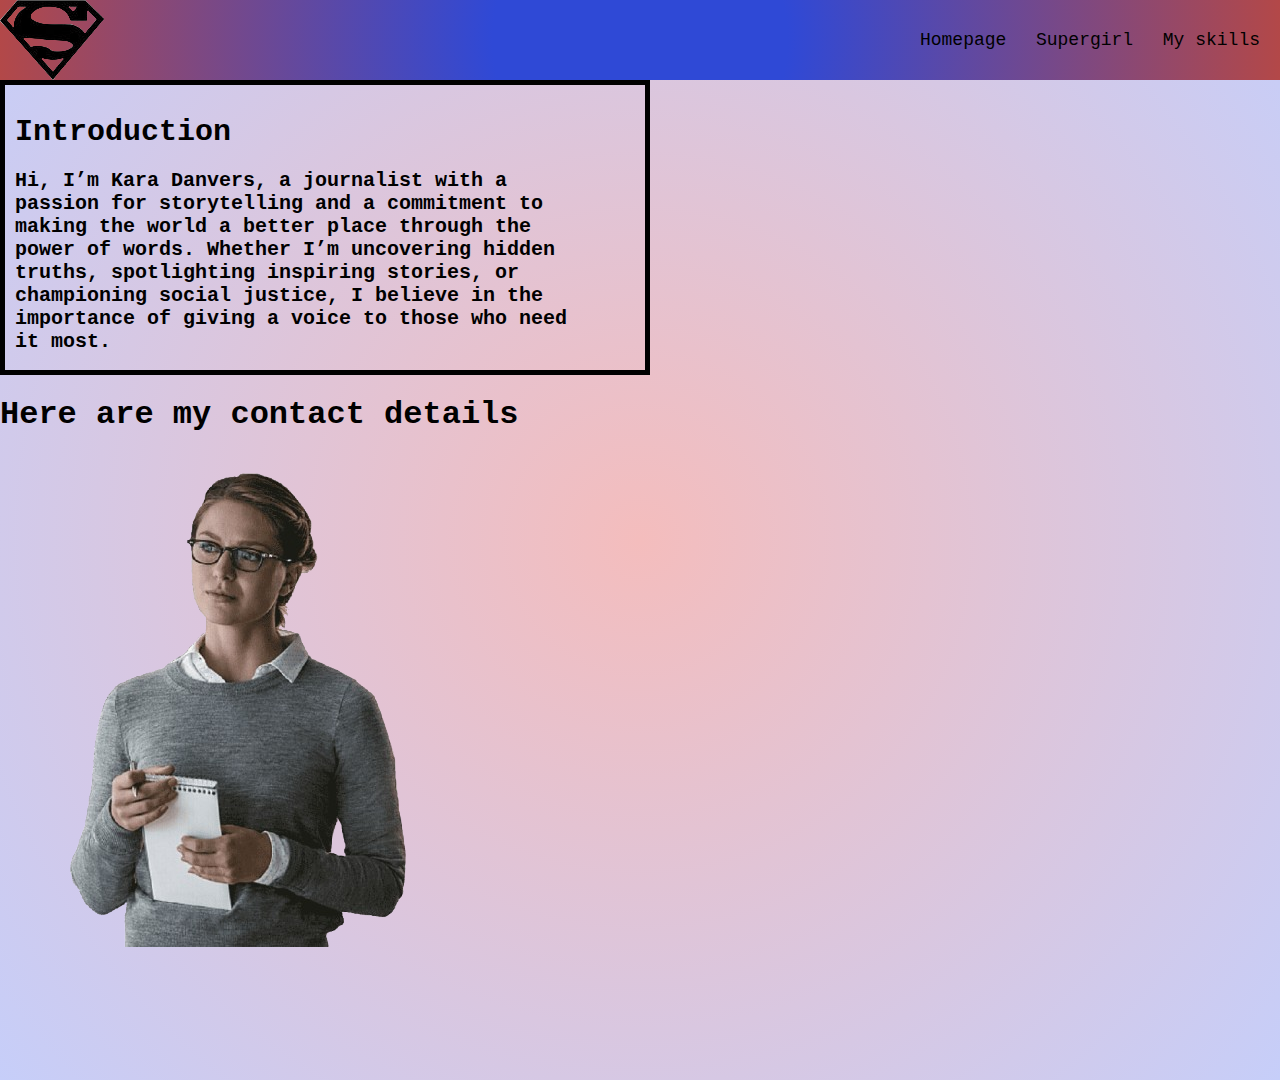
==== index.html @ 94c902cf "Course project" ====
<!DOCTYPE html>
<html lang="en">
	<head>
		<meta charset="UTF-8" />
		<meta name="viewport" content="width=device-width, initial-scale=1.0" />
		<title>Kara Danvers - Homepage</title>
		<link rel="stylesheet" href="style.css" />
	</head>
	<body>
		<div class="header">
			<img src="Images/Logo 2.png" alt="" />
			<nav>
				<ul>
					<li><a href="index.html">Homepage</a></li>
					<li><a href="supergirl.html">Supergirl</a></li>
					<li><a href="my-skills.html">My skills</a></li>
				</ul>
			</nav>
		</div>
		<div class="wrapper">
			<div class="aboutme">
				<h1>Introduction</h1>
				<h2>
					Hi, I’m Kara Danvers, a journalist with a passion for storytelling and
					a commitment to making the world a better place through the power of
					words. Whether I’m uncovering hidden truths, spotlighting inspiring
					stories, or championing social justice, I believe in the importance of
					giving a voice to those who need it most.
				</h2>
			</div>
			<div class="contact">
				<h1>Here are my contact details</h1>
			</div>
			<div class="foto">
				<img src="Images/Kara (2).png" alt="" />
			</div>
		</div>
	</body>
</html>
---- style.css ----
body {
	margin: 0;
	font-family: "Courier New", Courier, monospace;
	background: rgb(244, 189, 189);
	background: radial-gradient(
		circle,
		rgba(244, 189, 189, 1) 0%,
		rgba(198, 206, 249, 1) 100%
	);
}

.wrapper {
	width: 100%;
	height: 1000px;
	margin: 0 auto;
}

.header {
	display: flex;
	justify-content: space-between;
	align-items: center;
	width: 100%;
	background: rgb(47, 73, 214);
	background: radial-gradient(
		circle,
		rgba(47, 73, 214, 1) 23%,
		rgba(179, 72, 72, 1) 100%
	);
}

.logo img {
	width: 70px;
}

nav {
	align-items: center;
}

nav ul {
	margin: 0;
	padding: 0;
}

nav ul li {
	display: inline-block;
	margin-right: 20px;
	font-size: 18px;
}

nav ul li a {
	text-decoration: none;
	color: black;
}

.aboutme {
	padding-top: 10px;
	width: 50%;
	border-width: 5px;
	border-style: solid;
	border-color: black;
}

.aboutme h1 {
	font-size: 30px;

	padding-right: 60%;
	padding-left: 10px;
}

.aboutme h2 {
	font-size: 20px;
	padding-right: 60%;
	padding-left: 10px;
	width: 90%;
}
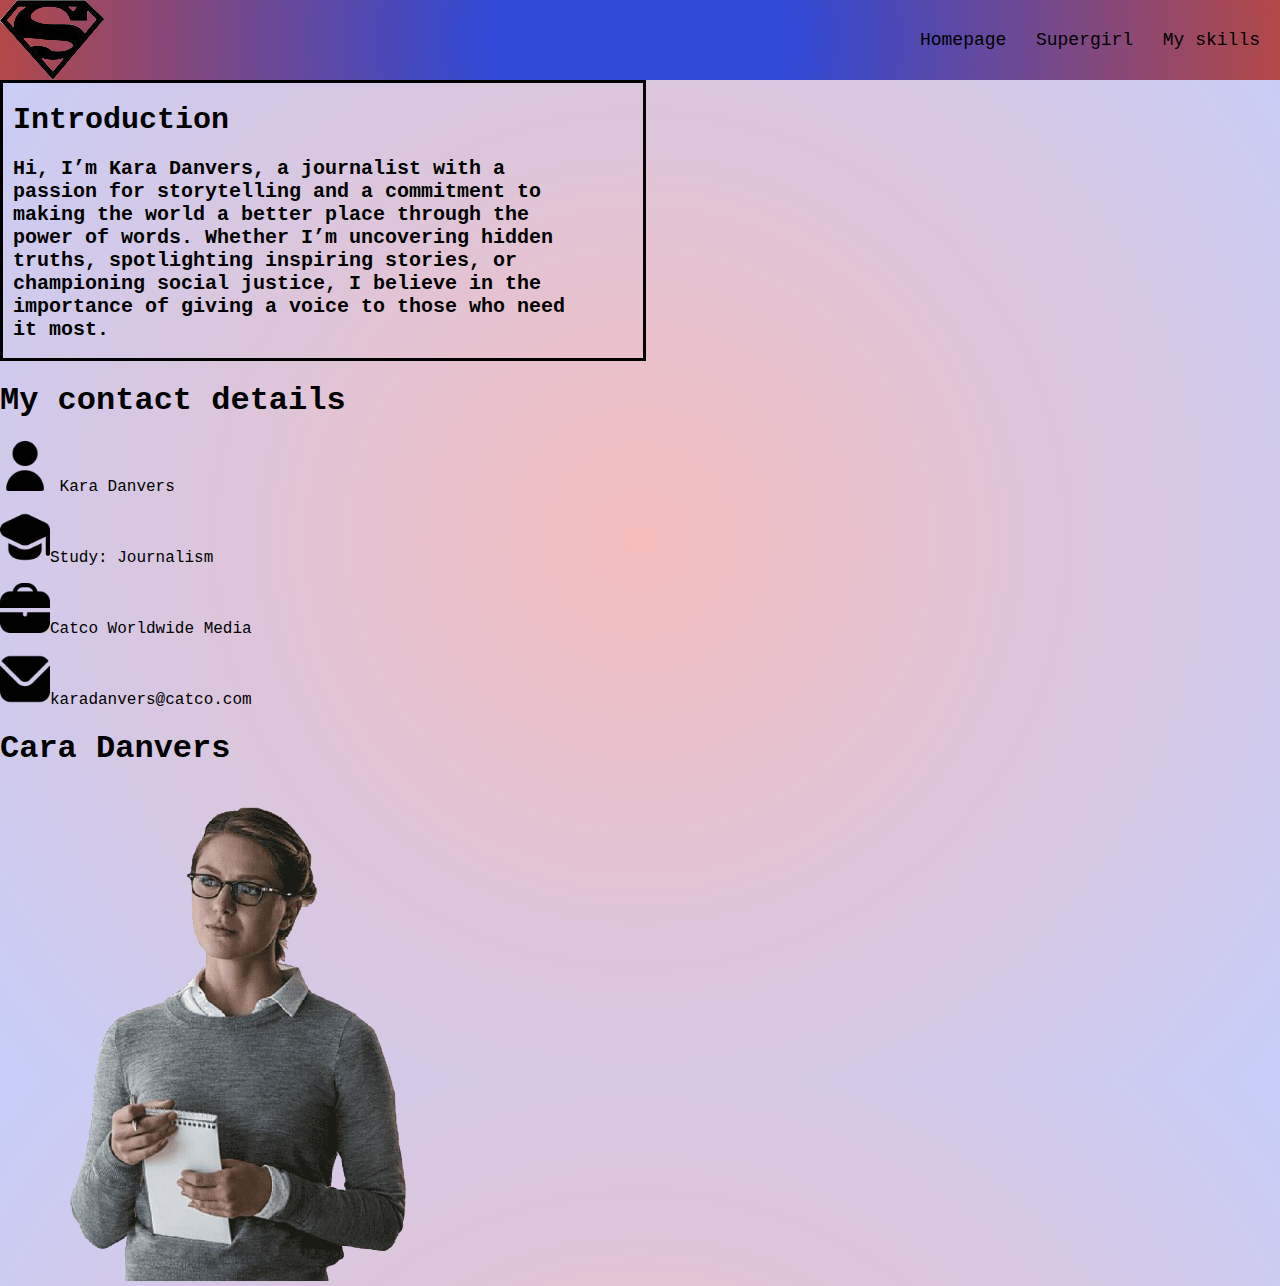
==== commit 73afa981: "course project" ====
--- a/index.html
+++ b/index.html
@@ -29,9 +29,18 @@
 				</h2>
 			</div>
 			<div class="contact">
-				<h1>Here are my contact details</h1>
+				<h1>My contact details</h1>
+				<p><img src="Images/Contact.png" alt="" /> Kara Danvers</p>
+				<p>
+					<img src="Images/graduation-cap (1).png" alt="" />Study: Journalism
+				</p>
+				<p>
+					<img src="Images/briefcase (1).png" alt="" />Catco Worldwide Media
+				</p>
+				<p><img src="Images/envelope.png" alt="" />karadanvers@catco.com</p>
 			</div>
 			<div class="foto">
+				<h1>Cara Danvers</h1>
 				<img src="Images/Kara (2).png" alt="" />
 			</div>
 		</div>
--- a/style.css
+++ b/style.css
@@ -53,16 +53,14 @@
 }
 
 .aboutme {
-	padding-top: 10px;
 	width: 50%;
-	border-width: 5px;
+	border-width: 3px;
 	border-style: solid;
 	border-color: black;
 }
 
 .aboutme h1 {
 	font-size: 30px;
-
 	padding-right: 60%;
 	padding-left: 10px;
 }
@@ -73,3 +71,24 @@
 	padding-left: 10px;
 	width: 90%;
 }
+
+.foto {
+}
+
+.foto h1 {
+	padding-right: 60%;
+}
+
+.contact img {
+	width: 50px;
+}
+
+.contact p {
+	align-self: center;
+}
+
+header {
+	height: 150vh;
+	background-image: url(Images/Supergirl.jpg);
+	background-size: cover;
+}
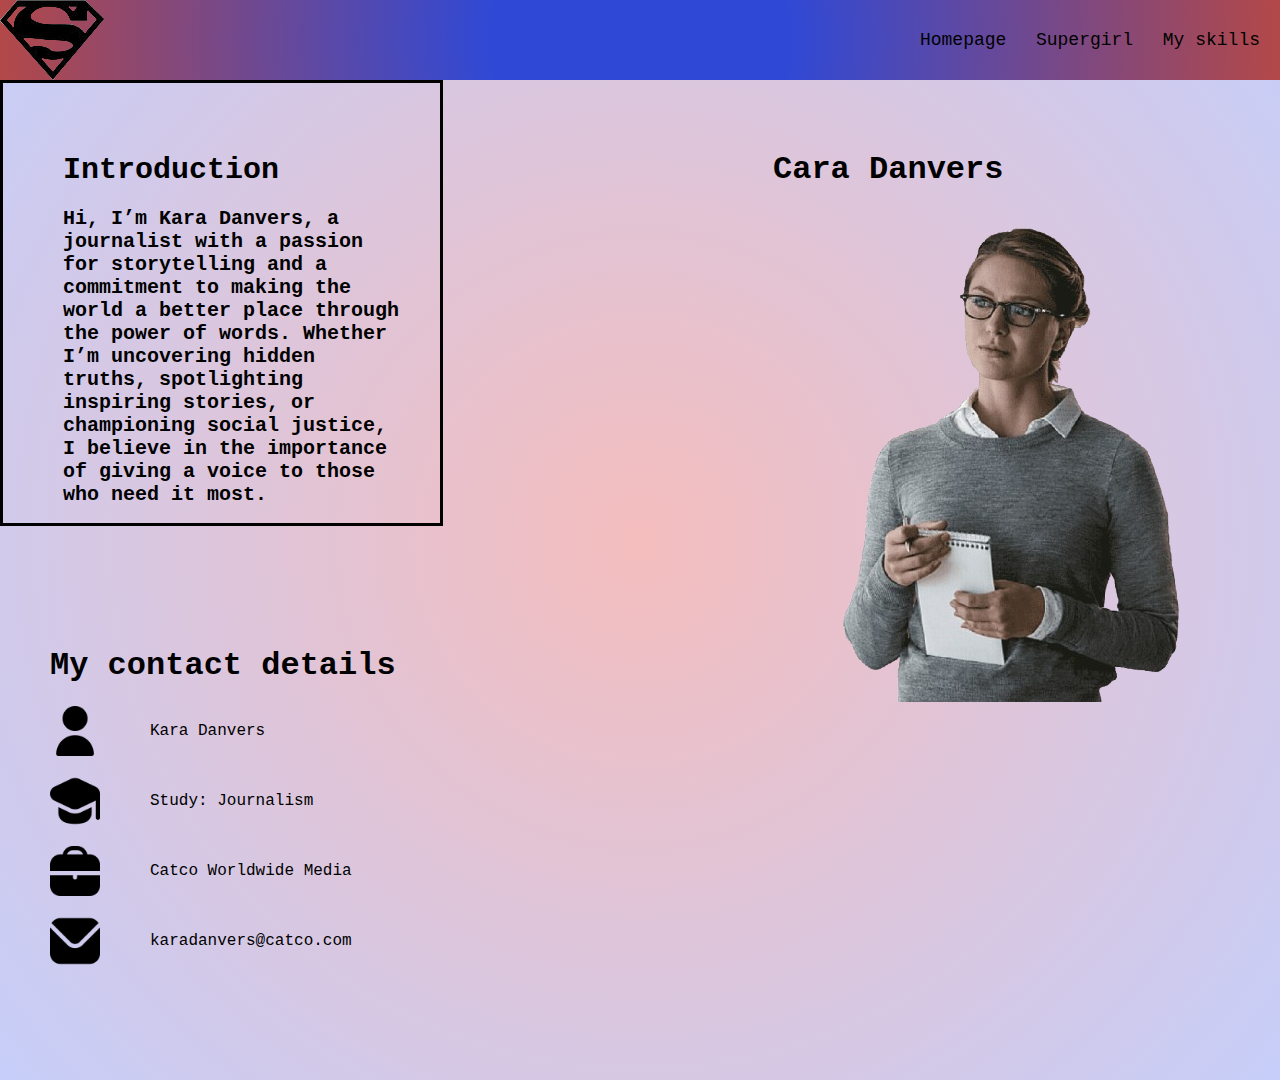
==== commit e0f8a352: "course projecy" ====
--- a/index.html
+++ b/index.html
@@ -18,30 +18,42 @@
 			</nav>
 		</div>
 		<div class="wrapper">
-			<div class="aboutme">
-				<h1>Introduction</h1>
-				<h2>
-					Hi, I’m Kara Danvers, a journalist with a passion for storytelling and
-					a commitment to making the world a better place through the power of
-					words. Whether I’m uncovering hidden truths, spotlighting inspiring
-					stories, or championing social justice, I believe in the importance of
-					giving a voice to those who need it most.
-				</h2>
-			</div>
-			<div class="contact">
-				<h1>My contact details</h1>
-				<p><img src="Images/Contact.png" alt="" /> Kara Danvers</p>
-				<p>
-					<img src="Images/graduation-cap (1).png" alt="" />Study: Journalism
-				</p>
-				<p>
-					<img src="Images/briefcase (1).png" alt="" />Catco Worldwide Media
-				</p>
-				<p><img src="Images/envelope.png" alt="" />karadanvers@catco.com</p>
-			</div>
-			<div class="foto">
-				<h1>Cara Danvers</h1>
-				<img src="Images/Kara (2).png" alt="" />
+			<div class="intro">
+				<div class="introleft">
+					<div class="aboutme">
+						<h1>Introduction</h1>
+						<h2>
+							Hi, I’m Kara Danvers, a journalist with a passion for storytelling
+							and a commitment to making the world a better place through the
+							power of words. Whether I’m uncovering hidden truths, spotlighting
+							inspiring stories, or championing social justice, I believe in the
+							importance of giving a voice to those who need it most.
+						</h2>
+					</div>
+					<div class="contact">
+						<h1>My contact details</h1>
+						<div class="name">
+							<img src="Images/Contact.png" alt="" />
+							<p>Kara Danvers</p>
+						</div>
+						<div class="study">
+							<img src="Images/graduation-cap (1).png" alt="" />
+							<p>Study: Journalism</p>
+						</div>
+						<div class="work">
+							<img src="Images/briefcase (1).png" alt="" />
+							<p>Catco Worldwide Media</p>
+						</div>
+						<div class="email">
+							<img src="Images/envelope.png" alt="" />
+							<p>karadanvers@catco.com</p>
+						</div>
+					</div>
+				</div>
+				<div class="foto">
+					<h1>Cara Danvers</h1>
+					<img src="Images/Kara (2).png" alt="" />
+				</div>
 			</div>
 		</div>
 	</body>
--- a/style.css
+++ b/style.css
@@ -1,3 +1,5 @@
+/*Homepage*/
+
 body {
 	margin: 0;
 	font-family: "Courier New", Courier, monospace;
@@ -15,6 +17,16 @@
 	margin: 0 auto;
 }
 
+.intro {
+	display: flex;
+	flex-direction: row;
+}
+
+.introleft {
+	display: flex;
+	flex-direction: column;
+}
+
 .header {
 	display: flex;
 	justify-content: space-between;
@@ -28,6 +40,7 @@
 	);
 }
 
+/*Header*/
 .logo img {
 	width: 70px;
 }
@@ -52,17 +65,21 @@
 	color: black;
 }
 
+/*Introduction*/
 .aboutme {
 	width: 50%;
 	border-width: 3px;
 	border-style: solid;
 	border-color: black;
+	padding-left: 50px;
+	border-spacing: 100px;
 }
 
 .aboutme h1 {
 	font-size: 30px;
 	padding-right: 60%;
 	padding-left: 10px;
+	padding-top: 50px;
 }
 
 .aboutme h2 {
@@ -72,23 +89,111 @@
 	width: 90%;
 }
 
-.foto {
+/*My contact details*/
+.contact img {
+	display: flex;
+	flex-direction: column;
+	width: 50px;
+	padding-left: 50px;
 }
 
-.foto h1 {
-	padding-right: 60%;
+.name {
+	display: flex;
+	flex-direction: row;
+	padding-bottom: 20px;
 }
 
-.contact img {
-	width: 50px;
+.study {
+	display: flex;
+	flex-direction: row;
+	padding-bottom: 20px;
+}
+
+.work {
+	display: flex;
+	flex-direction: row;
+	padding-bottom: 20px;
+}
+
+.email {
+	display: flex;
+	flex-direction: row;
+	padding-bottom: 20px;
+}
+
+.contact h1 {
+	padding-left: 50px;
+	padding-top: 100px;
+	width: 100%;
 }
 
 .contact p {
 	align-self: center;
+	padding-left: 50px;
 }
 
-header {
-	height: 150vh;
-	background-image: url(Images/Supergirl.jpg);
-	background-size: cover;
+/*Cara Danvers*/
+.foto h1 {
+	padding-top: 50px;
 }
+
+.foto img {
+	display: flex;
+	flex-direction: column;
+	margin-right: 50%;
+}
+
+/*My skills*/
+.myskills {
+	display: flex;
+	flex-direction: column;
+	margin: 20px 0;
+}
+
+.myskills img {
+	max-width: 100%;
+	max-height: 500px;
+	border-radius: 10px;
+	object-fit: contain;
+	margin-bottom: 50px;
+	margin-left: 50px;
+	margin-right: 50px;
+}
+
+.writing {
+	display: flex;
+	flex-direction: row;
+}
+
+.research {
+	display: flex;
+	flex-direction: row;
+}
+
+.teamwork {
+	display: flex;
+	flex-direction: row;
+}
+
+.speaking {
+	display: flex;
+	flex-direction: row;
+}
+
+.tekstright {
+	font-size: 20px;
+	padding-right: 5%;
+	width: 100%;
+	align-self: center;
+	margin-left: 50px;
+	margin-right: 50px;
+}
+
+.tekstleft {
+	font-size: 20px;
+	padding-right: 5%;
+	width: 100%;
+	align-self: center;
+	margin-left: 50px;
+	margin-right: 50px;
+}
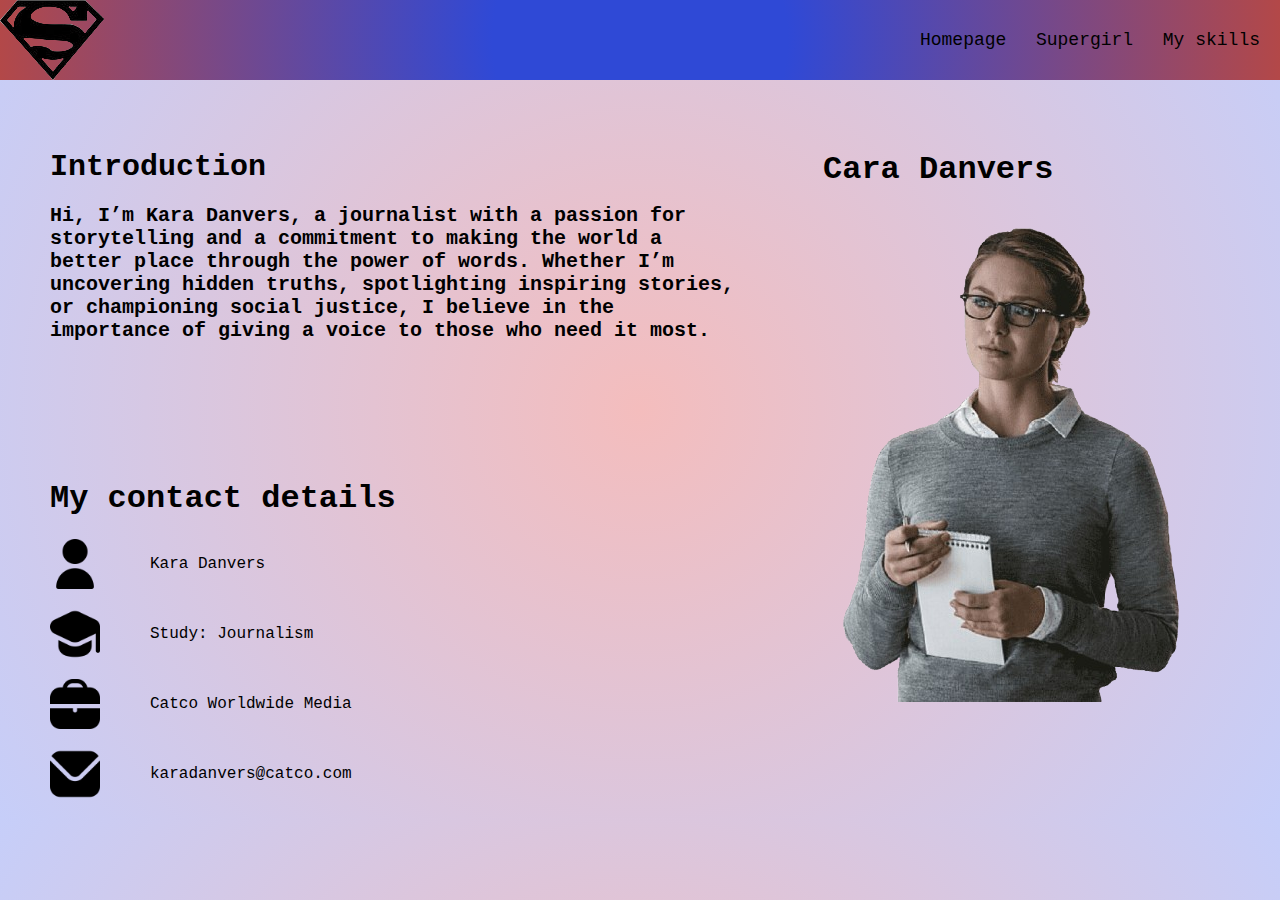
==== commit 3e1b9a66: "Course project klaar Lamberts Tine" ====
--- a/index.html
+++ b/index.html
@@ -5,6 +5,10 @@
 		<meta name="viewport" content="width=device-width, initial-scale=1.0" />
 		<title>Kara Danvers - Homepage</title>
 		<link rel="stylesheet" href="style.css" />
+		<link
+			rel="stylesheet"
+			href="https://cdnjs.cloudflare.com/ajax/libs/font-awesome/4.7.0/css/font-awesome.min.css"
+		/>
 	</head>
 	<body>
 		<div class="header">
@@ -16,6 +20,21 @@
 					<li><a href="my-skills.html">My skills</a></li>
 				</ul>
 			</nav>
+		</div>
+		<!-- Simulate a smartphone / tablet -->
+		<div class="mobile-container">
+			<!-- Top Navigation Menu -->
+			<div class="topnav">
+				<img src="Images/Logo 2.png" alt="" />
+				<div id="myLinks">
+					<a href="index.html">Homepage</a>
+					<a href="supergirl.html">Supergirl</a>
+					<a href="my-skills.html">My skills</a>
+				</div>
+				<a href="javascript:void(0);" class="icon" onclick="myFunction()">
+					<i class="fa fa-bars"></i>
+				</a>
+			</div>
 		</div>
 		<div class="wrapper">
 			<div class="intro">
@@ -56,5 +75,15 @@
 				</div>
 			</div>
 		</div>
+		<script>
+			function myFunction() {
+				var x = document.getElementById("myLinks");
+				if (x.style.display === "block") {
+					x.style.display = "none";
+				} else {
+					x.style.display = "block";
+				}
+			}
+		</script>
 	</body>
 </html>
--- a/style.css
+++ b/style.css
@@ -2,6 +2,7 @@
 
 body {
 	margin: 0;
+	padding: 0;
 	font-family: "Courier New", Courier, monospace;
 	background: rgb(244, 189, 189);
 	background: radial-gradient(
@@ -11,15 +12,15 @@
 	);
 }
 
-.wrapper {
-	width: 100%;
-	height: 1000px;
-	margin: 0 auto;
-}
-
 .intro {
 	display: flex;
 	flex-direction: row;
+}
+
+@media screen and (max-width: 768px) {
+	.intro {
+		flex-direction: column;
+	}
 }
 
 .introleft {
@@ -40,6 +41,12 @@
 	);
 }
 
+@media screen and (min-width: 768px) {
+	.mobile-container {
+		display: none;
+	}
+}
+
 /*Header*/
 .logo img {
 	width: 70px;
@@ -47,6 +54,11 @@
 
 nav {
 	align-items: center;
+}
+
+nav ul li:hover {
+	background-color: white;
+	font-weight: bold;
 }
 
 nav ul {
@@ -65,27 +77,67 @@
 	color: black;
 }
 
+@media screen and (max-width: 768px) {
+	.header {
+		display: none;
+	}
+	.mobile-container {
+		display: flex;
+		justify-content: space-between;
+		align-items: center;
+		width: 100%;
+		background: rgb(47, 73, 214);
+		background: radial-gradient(
+			circle,
+			rgba(47, 73, 214, 1) 23%,
+			rgba(179, 72, 72, 1) 100%
+		);
+	}
+
+	.topnav {
+		overflow: hidden;
+		position: relative;
+		width: 100%;
+	}
+
+	.topnav #myLinks {
+		display: none;
+	}
+
+	.topnav a {
+		color: white;
+		padding: 14px 16px;
+		text-decoration: none;
+		font-size: 17px;
+		display: block;
+	}
+
+	.topnav a.icon {
+		background: black;
+		display: block;
+		position: absolute;
+		right: 0;
+		top: 0;
+	}
+
+	.topnav a:hover {
+		background-color: #ddd;
+		color: black;
+	}
+}
 /*Introduction*/
-.aboutme {
-	width: 50%;
-	border-width: 3px;
-	border-style: solid;
-	border-color: black;
-	padding-left: 50px;
-	border-spacing: 100px;
-}
 
 .aboutme h1 {
 	font-size: 30px;
 	padding-right: 60%;
-	padding-left: 10px;
+	padding-left: 50px;
 	padding-top: 50px;
 }
 
 .aboutme h2 {
 	font-size: 20px;
 	padding-right: 60%;
-	padding-left: 10px;
+	padding-left: 50px;
 	width: 90%;
 }
 
@@ -103,22 +155,46 @@
 	padding-bottom: 20px;
 }
 
+@media screen and (max-width: 768px) {
+	.name {
+		flex-direction: column;
+	}
+}
+
 .study {
 	display: flex;
 	flex-direction: row;
 	padding-bottom: 20px;
 }
 
+@media screen and (max-width: 768px) {
+	.study {
+		flex-direction: column;
+	}
+}
+
 .work {
 	display: flex;
 	flex-direction: row;
 	padding-bottom: 20px;
 }
 
+@media screen and (max-width: 768px) {
+	.work {
+		flex-direction: column;
+	}
+}
+
 .email {
 	display: flex;
 	flex-direction: row;
 	padding-bottom: 20px;
+}
+
+@media screen and (max-width: 768px) {
+	.email {
+		flex-direction: column;
+	}
 }
 
 .contact h1 {
@@ -134,6 +210,7 @@
 
 /*Cara Danvers*/
 .foto h1 {
+	padding-left: 50px;
 	padding-top: 50px;
 }
 
@@ -165,19 +242,43 @@
 	flex-direction: row;
 }
 
+@media screen and (max-width: 768px) {
+	.writing {
+		flex-direction: column;
+	}
+}
+
 .research {
 	display: flex;
 	flex-direction: row;
 }
 
+@media screen and (max-width: 768px) {
+	.research {
+		flex-direction: column;
+	}
+}
+
 .teamwork {
 	display: flex;
 	flex-direction: row;
 }
 
+@media screen and (max-width: 768px) {
+	.teamwork {
+		flex-direction: column;
+	}
+}
+
 .speaking {
 	display: flex;
 	flex-direction: row;
+}
+
+@media screen and (max-width: 768px) {
+	.speaking {
+		flex-direction: column;
+	}
 }
 
 .tekstright {
@@ -197,3 +298,134 @@
 	margin-left: 50px;
 	margin-right: 50px;
 }
+
+/*My skills*/
+
+header {
+	height: 100vh;
+	background-image: url(Images/Supergirl2.jpg);
+	background-size: cover;
+}
+
+.experience {
+	display: flex;
+	flex-direction: column;
+	padding-top: 1px;
+	flex: 50%;
+}
+
+.tittle h1 {
+	font-size: 50px;
+	padding-left: 20px;
+	width: 100%;
+	align-self: center;
+
+	margin-right: 50px;
+	display: flex;
+	flex-direction: column;
+	align-self: center;
+	padding-bottom: 20px;
+}
+
+.justice h1 {
+	font-size: 30px;
+	padding-left: 20px;
+	padding-right: 20px;
+	width: 100%;
+	padding-bottom: 10px;
+}
+
+.justice h2 {
+	font-size: 20px;
+	padding-left: 20px;
+	padding-right: 20px;
+	width: 100%;
+	padding-bottom: 10px;
+}
+
+.justice p {
+	font-size: 20px;
+	padding-left: 20px;
+	padding-right: 20px;
+	width: 100%;
+	padding-bottom: 40px;
+}
+
+.DEO h1 {
+	font-size: 30px;
+	padding-left: 20px;
+	padding-right: 20px;
+	width: 100%;
+	padding-bottom: 10px;
+}
+
+.DEO h2 {
+	font-size: 20px;
+	padding-left: 20px;
+	padding-right: 20px;
+	width: 100%;
+	padding-bottom: 10px;
+}
+
+.DEO p {
+	font-size: 20px;
+	padding-left: 20px;
+	padding-right: 20px;
+	width: 100%;
+	padding-bottom: 40px;
+}
+
+.freelance h1 {
+	font-size: 30px;
+	padding-left: 20px;
+	padding-right: 20px;
+	width: 100%;
+	padding-bottom: 10px;
+}
+
+.freelance h2 {
+	font-size: 20px;
+	padding-left: 20px;
+	padding-right: 20px;
+	width: 100%;
+	padding-bottom: 10px;
+}
+
+.freelance p {
+	font-size: 20px;
+	padding-left: 20px;
+	padding-right: 20px;
+	width: 100%;
+	padding-bottom: 40px;
+}
+
+.supergirl {
+	display: flex;
+	flex-direction: row;
+	flex: 50%;
+	justify-content: space-between;
+	align-items: flex-start;
+	padding: 20px;
+}
+
+@media screen and (max-width: 768px) {
+	.supergirl {
+		flex-direction: column;
+	}
+}
+
+.supergirl img {
+	margin-right: 20px;
+	width: 100%;
+}
+
+.pro {
+	display: flex;
+	flex-direction: row;
+}
+
+@media screen and (max-width: 768px) {
+	.pro {
+		flex-direction: column;
+	}
+}
